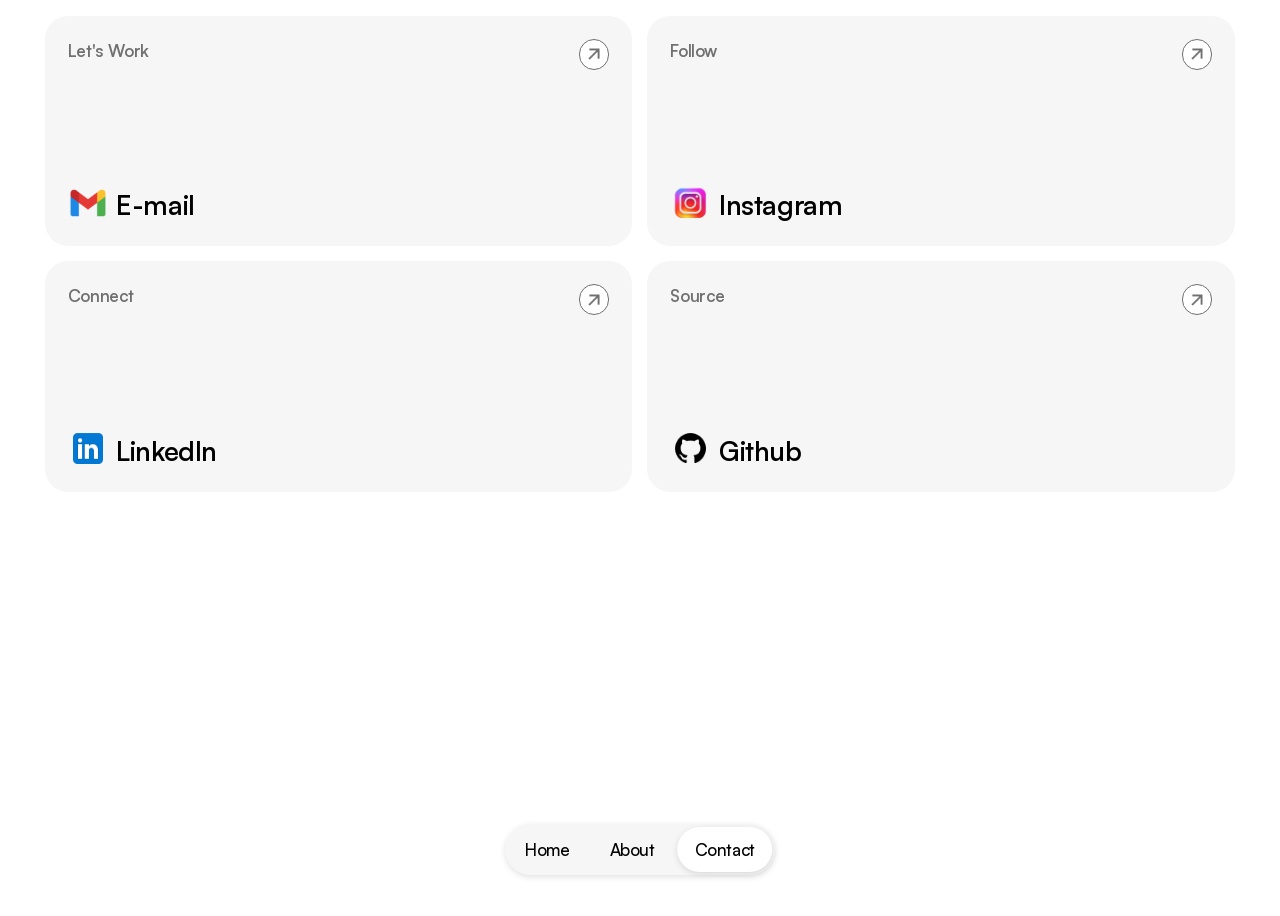
==== contact.html @ b0031e61 "v1" ====
<!doctype html>
<html lang="en">
  <head>
    <meta charset="UTF-8" />
    <meta name="viewport" content="width=device-width, initial-scale=1.0" />
    <meta
      name="description"
      content="Vincent Vertolicha — Junior web developer based in Indonesia, skilled in HTML & CSS. Open for internship, freelance, and web project collaboration."
    />
    <meta
      name="keywords"
      content="junior web developer indonesia, freelance web developer indonesia, HTML CSS developer, web developer intern indonesia, website development, vincent vertolicha, vincent vertolicha portfolio"
    />
    <meta
      property="og:title"
      content="Vincent Vertolicha — Web Developer Portfolio"
    />
    <meta
      property="og:description"
      content="Junior web developer based in Indonesia, skilled in HTML & CSS. Open for internship, freelance, and web project collaboration."
    />
    <meta property="og:type" content="website" />
    <meta property="og:url" content="https://vincentvertolicha.github.io" />
    <meta
      property="og:image"
      content="https://vincentvertolicha.github.io/images/og-image.png"
    />
    <link rel="stylesheet" href="styles/style.css" />
    <title>Vincent Vertolicha - Web Developer Portfolio</title>
  </head>
  <body>
    <nav class="navbar">
      <ul class="navbar__list">
        <li class="navbar__item">
          <a href="./index.html" class="navbar__link">Home</a>
        </li>
        <li class="navbar__item">
          <a href="./about.html" class="navbar__link">About</a>
        </li>
        <li class="navbar__item navbar__item--active">
          <a href="./contact.html" class="navbar__link">Contact</a>
        </li>
      </ul>
    </nav>

    <main class="page-layout">
      <div class="contact">
        <a
          href="mailto:iamvertolicha@gmail.com"
          target="_blank"
          class="social-card social-card--email"
        >
          <article class="social-card__inner">
            <p class="social-card__action">
              Let's Work
              <img
                src="./images/up-right-icon.png"
                alt=""
                class="social-card__arrow"
              />
            </p>
            <h2 class="social-card__name">
              <img
                src="./images/gmail-icon.png"
                alt=""
                class="social-card__icon"
              />
              E-mail
            </h2>
          </article>
        </a>

        <a
          href="https://www.instagram.com/vincentverto"
          target="_blank"
          class="social-card social-card--instagram"
        >
          <article class="social-card__inner">
            <p class="social-card__action">
              Follow
              <img
                src="./images/up-right-icon.png"
                alt=""
                class="social-card__arrow"
              />
            </p>
            <h2 class="social-card__name">
              <img
                src="./images/instagram-icon.png"
                alt=""
                class="social-card__icon"
              />
              Instagram
            </h2>
          </article>
        </a>

        <a
          href="https://www.linkedin.com/in/vincent-vertolicha"
          target="_blank"
          class="social-card social-card--linkedin"
        >
          <article class="social-card__inner">
            <p class="social-card__action">
              Connect
              <img
                src="./images/up-right-icon.png"
                alt=""
                class="social-card__arrow"
              />
            </p>
            <h2 class="social-card__name">
              <img
                src="./images/linkedin-icon.png"
                alt=""
                class="social-card__icon"
              />
              LinkedIn
            </h2>
          </article>
        </a>

        <a
          href="https://www.github.com/vincentvertolicha"
          target="_blank"
          class="social-card social-card--github"
        >
          <article class="social-card__inner">
            <p class="social-card__action">
              Source
              <img
                src="./images/up-right-icon.png"
                alt=""
                class="social-card__arrow"
              />
            </p>
            <h2 class="social-card__name">
              <img
                src="./images/github-icon.png"
                alt=""
                class="social-card__icon"
              />
              Github
            </h2>
          </article>
        </a>
      </div>
    </main>

    <script src="./scripts/transitionDirection.js"></script>
  </body>
</html>
---- styles/style.css ----
/* ============================================================
   GENERAL
   ============================================================ */

@font-face {
  font-family: "satoshi";
  src: url("/fonts/ttf/satoshi-variable.ttf") format("truetype");
  font-weight: 300 900;
  font-style: normal;
}

@font-face {
  font-family: "kalam-light";
  src: url("/fonts/ttf/kalam-light.ttf") format("truetype");
  font-weight: 400;
  font-style: normal;
}

:root {
  font-size: 62.5%;
  font-family: "satoshi", sans-serif, tahoma;

  --radius-card: 23px;
  --radius-pill: 100px;

  --shadow-soft: 0 2px 6px rgba(0, 0, 0, 0.12);

  --color-surface-soft: #f6f6f6;
  --color-surface-bold: #707070;
  --color-white: #fff;
  --color-black: #000;

  --font-size-base: 1.7rem;
  --font-size-heading: 2.4rem;
  --font-size-label: 2.2rem;
  --font-size-label-lg: 3rem;

  view-transition-name: page-content;
}

*,
*::before,
*::after {
  margin: 0;
  padding: 0;
  box-sizing: border-box;
}

body {
  letter-spacing: -0.4px;
  min-height: 100vh;
  min-height: 100dvh;
  font-weight: 600;
  padding-bottom: 120px;
}

h1,
h2,
h3,
h4,
h5,
h6,
p {
  font-weight: inherit;
}

a {
  text-decoration: none;
  color: inherit;
}

/* ============================================================
   PAGE TRANSITION
   ============================================================ */

@view-transition {
  navigation: auto;
}

.navbar {
  view-transition-name: nav-bar;
}

::view-transition-group(nav-bar) {
  animation-duration: 0.5s;
}

::view-transition-old(nav-bar),
::view-transition-new(nav-bar) {
  animation: none;
}

::view-transition-group(page-content) {
  animation-duration: 0.5s;
  animation-timing-function: ease;
}

::view-transition-old(page-content) {
  animation-name: slide-out-left;
}

::view-transition-new(page-content) {
  animation-name: slide-in-right;
}

@keyframes slide-out-left {
  to {
    transform: translateX(-100vw);
  }
}

@keyframes slide-in-right {
  from {
    transform: translateX(100vw);
  }
}

@keyframes slide-out-right {
  to {
    transform: translateX(100vw);
  }
}

@keyframes slide-in-left {
  from {
    transform: translateX(-100vw);
  }
}

/* ============================================================
   NAVBAR  (block: navbar)
   ============================================================ */

.navbar {
  z-index: 999;
  position: fixed;
  bottom: 25px;
  left: 50%;
  transform: translateX(-50%);
}

.navbar__list {
  list-style-type: none;
  display: flex;
  align-items: center;
  gap: 0.6em;
  padding: 3px;
  width: fit-content;
  background-color: var(--color-surface-soft);
  border-radius: var(--radius-pill);
  box-shadow: var(--shadow-soft);
}

.navbar__item--active {
  background-color: var(--color-white);
  border-radius: var(--radius-pill);
  box-shadow: var(--shadow-soft);
}

.navbar__item--active .navbar__link {
  pointer-events: none;
  cursor: default;
  user-select: none;
}

.navbar__link {
  display: block;
  padding: 0.65em 1em;
  border-radius: var(--radius-pill);
  font-size: var(--font-size-base);
  font-weight: 500;
  color: var(--color-black);
  transition:
    background-color 0.2s ease,
    box-shadow 0.2s ease;
}

.navbar__item:not(.navbar__item--active) .navbar__link:hover {
  background-color: var(--color-white);
  box-shadow: var(--shadow-soft);
}

/* ============================================================
   PAGE LAYOUT  (block: page-layout)
   ============================================================ */

.page-layout {
  display: flex;
  flex-direction: column;
  gap: 15px;
  width: 93%;
  max-width: 343px;
  margin: 16px auto;
}

/* ============================================================
   HOME — PROJECT FEED  (block: project-feed)
   ============================================================ */

.project-feed {
  display: flex;
  flex-direction: column;
  gap: 15px;
}

.project-feed__col {
  display: flex;
  flex-direction: column;
  gap: 15px;
  width: 100%;
}

.project-feed__row {
  display: flex;
  flex-direction: column;
  gap: 15px;
}

.project-feed__row--bottom {
  width: 100%;
}

/* ============================================================
   HOME — PROJECT CARD  (block: project-card)
   ============================================================ */

.project-card {
  display: block;
  height: 100%;
  color: inherit;
  border-radius: var(--radius-card);
}

.project-card--hero {
  height: fit-content;
}

.project-card__inner {
  background-color: var(--color-surface-soft);
  border-radius: var(--radius-card);
  padding: 23px;
  width: 100%;
  height: 100%;
  display: flex;
  align-items: center;
  justify-content: center;
  text-align: center;
}

.project-card__centered {
  display: flex;
  justify-content: center;
  align-items: center;
}

.project-card__inner--highlight {
  aspect-ratio: 1 / 1;
}

.project-card__headline {
  font-size: var(--font-size-base);
  text-align: justify;
}

.project-card__title {
  font-size: var(--font-size-base);
}

/* ============================================================
   HOME — SEE ALL  (block: see-all)
   ============================================================ */

.see-all {
  text-align: end;
}

.see-all__link {
  color: var(--color-black);
  font-size: 1.5rem;
  padding: 0.6em 2em;
  margin-top: 2000px;
}

/* ============================================================
   ABOUT — ABOUT LAYOUT  (block: about)
   ============================================================ */

.about {
  display: flex;
  flex-direction: column;
  gap: 15px;
}

/* ============================================================
   ABOUT — JOURNEY  (block: journey)
   ============================================================ */

.journey {
  background-color: var(--color-surface-soft);
  border-radius: var(--radius-card);
  padding: 40px;
}

.journey__heading {
  font-size: var(--font-size-heading);
  border-bottom: 0.5px solid var(--color-surface-bold);
  padding-bottom: 23px;
}

.journey__body {
  font-size: var(--font-size-base);
  margin-top: 18px;
  font-weight: 500;
  text-align: justify;
}

/* ============================================================
   ABOUT — ABOUT GRID  (block: about-grid)
   ============================================================ */

.about-grid {
  display: flex;
  flex-direction: column;
  gap: 15px;
}

.about-grid__item {
  position: relative;
  display: block;
  border-radius: var(--radius-card);
  overflow: hidden;
  background-color: var(--color-surface-soft);
  width: 100%;
  aspect-ratio: 1 / 1;
}

.about-grid__item--profile {
  display: none;
}

.about-grid__media {
  display: block;
  width: 100%;
  height: 100%;
  object-fit: cover;
  border-radius: inherit;
  user-select: none;
  -webkit-user-select: none;
  user-drag: none;
  -webkit-user-drag: none;
  -webkit-touch-callout: none;
}

.about-grid__media--cover {
  width: 120px;
  height: 120px;
  position: absolute;
  inset: 0;
  margin: auto;
  aspect-ratio: 1 / 1;
  border-radius: 8px;
}

.about-grid__label {
  font-size: var(--font-size-label);
  position: absolute;
  left: 50%;
  top: 50%;
  transform: translate(-50%, -50%);
  color: var(--color-black);
  white-space: nowrap;
  font-weight: 900;
}

.about-grid__label--fontstyle {
  display: inline-block;
  font-family: "kalam-light";
  transform: rotate(-20deg);
}

.about-grid__label--center {
  font-size: var(--font-size-label-lg);
}

.about-grid__label--spotify {
  bottom: 37px;
  top: auto;
  transform: translateX(-50%);
}

.about-grid__badge {
  position: absolute;
  right: 18px;
  top: 18px;
  width: 48px;
  height: 48px;
  border-radius: 8px;
  pointer-events: none;
  z-index: 2;
}

.about-grid__badge--white {
  background-color: var(--color-white);
}

.about-grid__badge--black {
  background-color: var(--color-black);
}

.about-grid__badge--smallericon {
  padding: 5px;
}

/* ============================================================
   ABOUT — QUICK LINKS  (block: quick-links)
   ============================================================ */

.quick-links {
  display: flex;
  justify-content: space-between;
}

.quick-links__item {
  max-width: 12rem;
  background-color: var(--color-surface-soft);
  border-radius: var(--radius-pill);
  text-align: center;
  display: block;
  padding: 1em 2em;
  font-size: 1.4rem;
  color: var(--color-black);
}

/* ============================================================
   CONTACT — CONTACT LAYOUT  (block: contact)
   ============================================================ */

.contact {
  display: flex;
  flex-direction: column;
  gap: 15px;
}

/* ============================================================
   CONTACT — SOCIAL CARD  (block: social-card)
   ============================================================ */

.social-card {
  display: block;
  border-radius: var(--radius-card);
  color: inherit;
}

.social-card__inner {
  background-color: var(--color-surface-soft);
  border-radius: var(--radius-card);
  padding: 23px;
  display: flex;
  flex-direction: column;
  align-items: flex-start;
  justify-content: space-between;
  aspect-ratio: 1 / 1;
}

.social-card__action {
  font-size: var(--font-size-base);
  display: flex;
  width: 100%;
  justify-content: space-between;
  align-items: flex-start;
  color: var(--color-surface-bold);
}

.social-card__arrow {
  width: 1.8em;
  height: 1.8em;
  background-color: var(--color-white);
  border: 0.5px solid var(--color-surface-bold);
  border-radius: var(--radius-pill);
  padding: 0.2em;
}

.social-card__name {
  display: flex;
  align-items: flex-end;
  gap: 8px;
  font-size: 2.7rem;
}

.social-card__icon {
  width: 1.5em;
}

/* ============================================================
   MEDIA QUERIES
   ============================================================ */

@media (min-width: 900px) {
  .page-layout {
    max-width: 836px;
  }

  .journey {
    order: 1;
    padding: 32px;
  }

  .about-grid {
    order: 2;
    display: grid;
    grid-template-columns: repeat(2, 1fr);
    grid-template-rows: 1fr auto 1fr;
    grid-template-areas:
      "profile spotify"
      "letterboxd letterboxd"
      "goodreads backloggd";
    gap: 15px;
  }

  .about-grid__item--profile {
    grid-area: profile;
    display: block;
  }

  .about-grid__item--profilemobile {
    grid-area: profile;
    display: none;
  }

  .about-grid__item--spotify {
    grid-area: spotify;
  }

  .about-grid__item--letterboxd {
    grid-area: letterboxd;
    height: 260px;
  }

  .about-grid__item--goodreads {
    grid-area: goodreads;
  }

  .about-grid__item--backloggd {
    grid-area: backloggd;
  }

  .about-grid__label--spotify {
    bottom: 55px;
  }

  .quick-links {
    order: 3;
    justify-content: flex-end;
    gap: 0;
  }

  .quick-links__item {
    background-color: transparent;
    border-radius: 0;
    max-width: none;
    font-size: 1.5rem;
    padding: 0.6em 2em;
  }

  .quick-links__item:not(:last-child) {
    border-right: 2px solid var(--color-surface-soft);
  }

  .journey__heading {
    font-size: 2.6rem;
  }

  .journey__body {
    font-size: 1.8rem;
  }

  .contact {
    display: grid;
    grid-template-columns: repeat(2, 1fr);
    grid-template-areas:
      "email    instagram"
      "linkedin github";
  }

  .social-card__inner {
    aspect-ratio: unset;
    height: clamp(160px, 18vw, 250px);
  }

  .social-card--email {
    grid-area: email;
  }
  .social-card--instagram {
    grid-area: instagram;
  }
  .social-card--linkedin {
    grid-area: linkedin;
  }
  .social-card--github {
    grid-area: github;
  }

  .project-feed {
    flex-direction: row;
    flex-wrap: wrap;
  }

  .project-feed__col--primary {
    flex: 1 1 300px;
  }

  .project-feed__col--secondary {
    flex: 2 1 500px;
  }

  .project-feed__col--secondary .project-feed__row,
  .project-feed__row--bottom {
    flex-direction: row;
  }

  .project-feed__row-item--wide {
    flex: 1.6 1 0;
  }

  .project-feed__row-item--md {
    flex: 1.1 1 0;
  }

  .project-feed__row-item--narrow {
    flex: 0.8 1 0;
  }

  .project-feed__row-item--regular {
    flex: 1 1 0;
  }

  .project-feed__row-item--bottomrow1 {
    flex: 1.3 1 0;
  }

  .project-feed__row-item--bottomrow2 {
    flex: 1.4 1 0;
  }

  .project-feed__row-item--bottomrow3 {
    flex: 1.22 1 0;
  }

  .project-card__inner--highlight {
    aspect-ratio: unset;
  }

  .project-card__inner--highlight-sm {
    min-height: 210px;
  }
  .project-card__inner--highlight-md {
    min-height: 250px;
  }
  .project-card__inner--highlight-lg {
    min-height: 320px;
  }
  .project-card__inner--highlight-xl {
    min-height: 350px;
  }
  .project-card__inner--highlight-2xl {
    min-height: 420px;
  }
}

@media (min-width: 1270px) {
  .page-layout {
    max-width: 1206px;
  }

  .about {
    flex-direction: row;
  }

  .journey {
    flex: 1;
    order: 0;
    padding: 40px;
  }

  .about-grid {
    flex: 1.4;
  }

  .about-grid__label--spotify {
    bottom: 30px;
  }

  .journey__heading {
    font-size: 3rem;
  }

  .about-grid__badge {
    width: 40px;
    height: 40px;
  }

  .project-feed__row-item--bottomrow2 {
    flex: 1.32 1 0;
  }
}

@media (min-width: 1440px) {
  .page-layout {
    max-width: 1376px;
    margin: 32px auto;
  }

  .journey__body {
    font-size: 2.1rem;
  }

  .about-grid__badge {
    width: 48px;
    height: 48px;
  }

  .about-grid__label--spotify {
    bottom: 43px;
  }

  .project-feed__row-item--bottomrow2 {
    flex: 1.3 1 0;
  }
}

/*=============================================
            PROFILE PICTURE ANIMATION        
=============================================*/
.about-grid__item--profilemobile .about-grid__media,
.about-grid__item--profile .about-grid__media {
  position: absolute;
  inset: 0;
  width: 100%;
  height: 100%;
  object-fit: cover;
  opacity: 0;
  animation: profileFade 9s infinite;
}

.about-grid__item--profilemobile .about-grid__media:nth-of-type(1),
.about-grid__item--profile .about-grid__media:nth-of-type(1) {
  animation-delay: 0s;
}
.about-grid__item--profilemobile .about-grid__media:nth-of-type(2),
.about-grid__item--profile .about-grid__media:nth-of-type(2) {
  animation-delay: 3s;
}
.about-grid__item--profilemobile .about-grid__media:nth-of-type(3),
.about-grid__item--profile .about-grid__media:nth-of-type(3) {
  animation-delay: 6s;
}

@keyframes profileFade {
  0% {
    opacity: 0;
  }
  11% {
    opacity: 1;
  }
  33% {
    opacity: 1;
  }
  44% {
    opacity: 0;
  }
  100% {
    opacity: 0;
  }
}
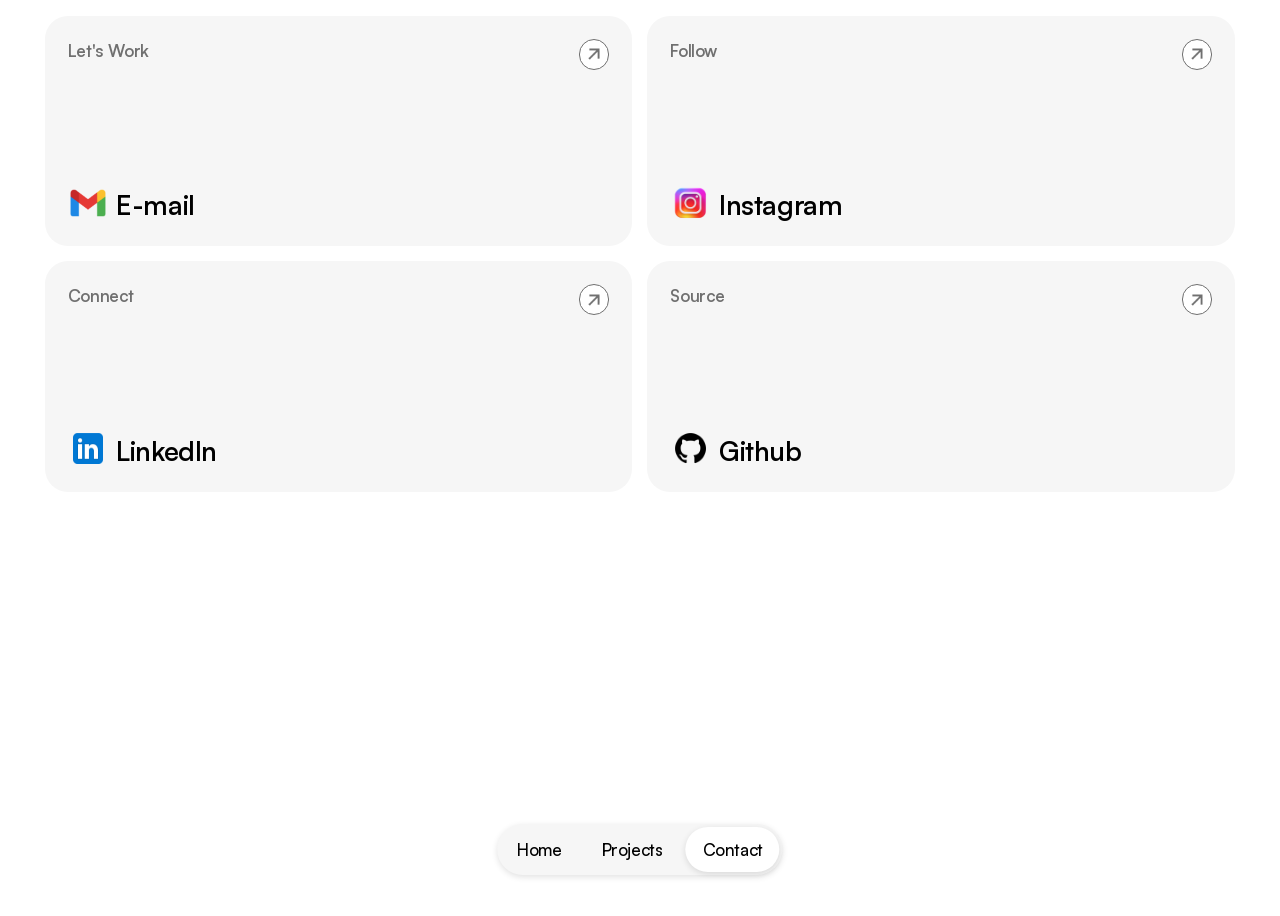
==== commit fc107916: "Add files via upload" ====
--- a/contact.html
+++ b/contact.html
@@ -26,6 +26,7 @@
       content="https://vincentvertolicha.github.io/images/og-image.png"
     />
     <link rel="stylesheet" href="styles/style.css" />
+    <script src="./scripts/transitionDirection.js"></script>
     <title>Vincent Vertolicha - Web Developer Portfolio</title>
   </head>
   <body>
@@ -35,7 +36,7 @@
           <a href="./index.html" class="navbar__link">Home</a>
         </li>
         <li class="navbar__item">
-          <a href="./about.html" class="navbar__link">About</a>
+          <a href="./projects.html" class="navbar__link">Projects</a>
         </li>
         <li class="navbar__item navbar__item--active">
           <a href="./contact.html" class="navbar__link">Contact</a>
@@ -46,7 +47,7 @@
     <main class="page-layout">
       <div class="contact">
         <a
-          href="mailto:iamvertolicha@gmail.com"
+          href="mailto:iamvincentvertolicha@gmail.com"
           target="_blank"
           class="social-card social-card--email"
         >
@@ -71,7 +72,7 @@
         </a>
 
         <a
-          href="https://www.instagram.com/vincentverto"
+          href="https://www.instagram.com/vincentvertolicha"
           target="_blank"
           class="social-card social-card--instagram"
         >
@@ -96,7 +97,7 @@
         </a>
 
         <a
-          href="https://www.linkedin.com/in/vincent-vertolicha"
+          href="https://www.linkedin.com/in/vincentvertolicha"
           target="_blank"
           class="social-card social-card--linkedin"
         >
@@ -146,7 +147,5 @@
         </a>
       </div>
     </main>
-
-    <script src="./scripts/transitionDirection.js"></script>
   </body>
 </html>
--- a/styles/style.css
+++ b/styles/style.css
@@ -18,7 +18,7 @@
 
 :root {
   font-size: 62.5%;
-  font-family: "satoshi", sans-serif, tahoma;
+  font-family: "satoshi", Arial, Verdana, sans-serif, tahoma;
 
   --radius-card: 23px;
   --radius-pill: 100px;
@@ -51,7 +51,7 @@
   min-height: 100vh;
   min-height: 100dvh;
   font-weight: 600;
-  padding-bottom: 120px;
+  padding-bottom: 80px;
 }
 
 h1,
@@ -417,11 +417,11 @@
 
 .quick-links {
   display: flex;
-  justify-content: space-between;
+  justify-content: center;
+  gap: 15px;
 }
 
 .quick-links__item {
-  max-width: 12rem;
   background-color: var(--color-surface-soft);
   border-radius: var(--radius-pill);
   text-align: center;
@@ -459,7 +459,7 @@
   flex-direction: column;
   align-items: flex-start;
   justify-content: space-between;
-  aspect-ratio: 1 / 1;
+  aspect-ratio: 1.5 / 1;
 }
 
 .social-card__action {
@@ -635,15 +635,15 @@
   }
 
   .project-feed__row-item--bottomrow1 {
-    flex: 1.3 1 0;
+    flex: 0.9 1 0;
   }
 
   .project-feed__row-item--bottomrow2 {
-    flex: 1.4 1 0;
+    flex: 1 1 0;
   }
 
   .project-feed__row-item--bottomrow3 {
-    flex: 1.22 1 0;
+    flex: 1.04 1 0;
   }
 
   .project-card__inner--highlight {
